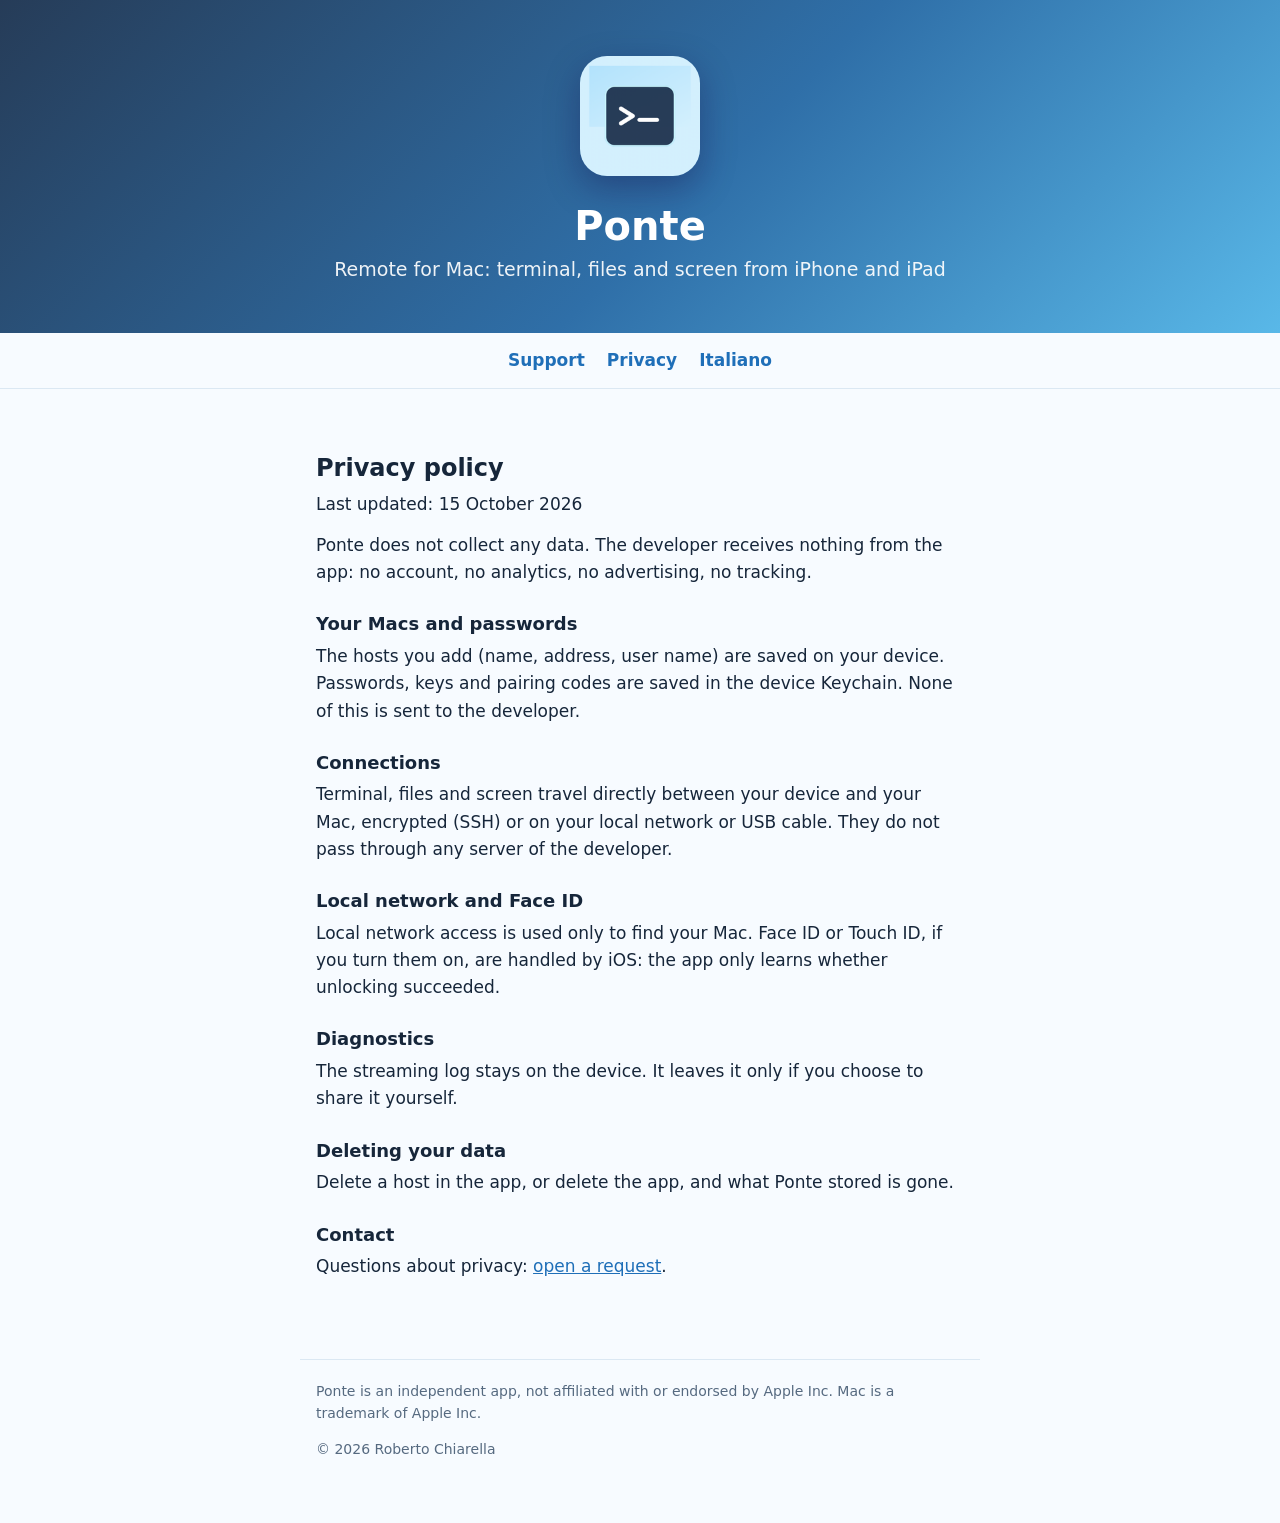
==== privacy.html @ 43ee4c8c "Ponte: assistenza e privacy" ====
<!doctype html>
<html lang="en" data-lang="en">
<head>
<meta charset="utf-8">
<meta name="viewport" content="width=device-width, initial-scale=1">
<title>Ponte – Privacy</title>
<link rel="icon" href="icon.png">
<link rel="stylesheet" href="style.css">
<script src="lang.js"></script>
</head>
<body>
<header>
<img src="icon.png" alt="Ponte">
<h1>Ponte</h1>
<p lang="en">Remote for Mac: terminal, files and screen from iPhone and iPad</p>
<p lang="it">Il tuo Mac da iPhone e iPad: terminale, file e schermo</p>
</header>
<nav>
<a href="index.html"><span lang="en">Support</span><span lang="it">Assistenza</span></a>
<a href="privacy.html">Privacy</a>
<a href="#" onclick="return switchLanguage()"><span lang="en">Italiano</span><span lang="it">English</span></a>
</nav>
<main>

<div lang="en">
<h2>Privacy policy</h2>
<p>Last updated: 15 October 2026</p>
<p>Ponte does not collect any data. The developer receives nothing from the app: no account, no analytics, no advertising, no tracking.</p>
<h3>Your Macs and passwords</h3>
<p>The hosts you add (name, address, user name) are saved on your device. Passwords, keys and pairing codes are saved in the device Keychain. None of this is sent to the developer.</p>
<h3>Connections</h3>
<p>Terminal, files and screen travel directly between your device and your Mac, encrypted (SSH) or on your local network or USB cable. They do not pass through any server of the developer.</p>
<h3>Local network and Face ID</h3>
<p>Local network access is used only to find your Mac. Face ID or Touch ID, if you turn them on, are handled by iOS: the app only learns whether unlocking succeeded.</p>
<h3>Diagnostics</h3>
<p>The streaming log stays on the device. It leaves it only if you choose to share it yourself.</p>
<h3>Deleting your data</h3>
<p>Delete a host in the app, or delete the app, and what Ponte stored is gone.</p>
<h3>Contact</h3>
<p>Questions about privacy: <a href="https://github.com/robchdev/ponte-site/issues/new">open a request</a>.</p>
</div>
<div lang="it">
<h2>Informativa sulla privacy</h2>
<p>Ultimo aggiornamento: 15 ottobre 2026</p>
<p>Ponte non raccoglie alcun dato. Lo sviluppatore non riceve niente dall'app: nessun account, nessuna statistica, nessuna pubblicità, nessun tracciamento.</p>
<h3>I tuoi Mac e le password</h3>
<p>Gli host che aggiungi (nome, indirizzo, nome utente) restano sul tuo dispositivo. Password, chiavi e codici di abbinamento sono nel portachiavi del dispositivo. Niente di tutto questo viene inviato allo sviluppatore.</p>
<h3>Connessioni</h3>
<p>Terminale, file e schermo viaggiano direttamente tra il tuo dispositivo e il tuo Mac, cifrati (SSH) oppure sulla rete locale o sul cavo USB. Non passano da nessun server dello sviluppatore.</p>
<h3>Rete locale e Face ID</h3>
<p>L'accesso alla rete locale serve solo a trovare il tuo Mac. Face ID o Touch ID, se li attivi, sono gestiti da iOS: l'app sa solo se lo sblocco è riuscito.</p>
<h3>Diagnostica</h3>
<p>Il registro dello streaming resta sul dispositivo. Esce solo se scegli tu di condividerlo.</p>
<h3>Eliminare i dati</h3>
<p>Elimina un host nell'app, oppure elimina l'app, e ciò che Ponte ha salvato sparisce.</p>
<h3>Contatto</h3>
<p>Domande sulla privacy: <a href="https://github.com/robchdev/ponte-site/issues/new">apri una richiesta</a>.</p>
</div>
</main>
<footer>
<p lang="en">Ponte is an independent app, not affiliated with or endorsed by Apple Inc. Mac is a trademark of Apple Inc.</p>
<p lang="it">Ponte è un'app indipendente, non affiliata ad Apple Inc. né approvata da essa. Mac è un marchio di Apple Inc.</p>
<p>© 2026 Roberto Chiarella</p>
</footer>
</body>
</html>
---- style.css ----
:root { --ink: #16263a; --soft: #566a80; --paper: #f7fbff; --line: #dbe8f3; --accent: #1f6fb8; }
@media (prefers-color-scheme: dark) {
  :root { --ink: #eaf4ff; --soft: #9fb4c8; --paper: #0f1a26; --line: #22364a; --accent: #7cc4ff; }
}
* { box-sizing: border-box; }
body { margin: 0; background: var(--paper); color: var(--ink);
  font: 17px/1.6 ui-rounded, "SF Pro Rounded", -apple-system, system-ui, sans-serif; }
header { background: linear-gradient(135deg, #263c58, #2f6fa8 55%, #59b8e8); color: #fff;
  padding: 56px 16px 48px; text-align: center; }
header img { width: 120px; height: 120px; border-radius: 27px; box-shadow: 0 12px 34px rgba(20, 10, 70, .35); }
header h1 { font-size: 40px; line-height: 1.1; margin: 20px 0 6px; }
header p { margin: 0; font-size: 19px; opacity: .92; }
nav { display: flex; flex-wrap: wrap; gap: 6px 22px; justify-content: center; padding: 14px 16px;
  border-bottom: 1px solid var(--line); }
a { color: var(--accent); }
nav a { text-decoration: none; font-weight: 600; }
nav a:hover, nav a:focus-visible { text-decoration: underline; }
main { max-width: 680px; margin: 0 auto; padding: 28px 16px 64px; }
h2 { font-size: 24px; line-height: 1.25; margin: 36px 0 8px; }
h3 { font-size: 18px; margin: 24px 0 4px; }
p, ul { margin: 0 0 14px; }
ul { padding-left: 22px; }
footer { max-width: 680px; margin: 0 auto; padding: 20px 16px 48px; border-top: 1px solid var(--line);
  color: var(--soft); font-size: 14px; }
html[data-lang="en"] [lang="it"], html[data-lang="it"] [lang="en"] { display: none; }
header .store { display: inline-block; margin-top: 26px; padding: 13px 28px; border-radius: 999px;
  background: #fff; color: #3d2fae; font-weight: 700; text-decoration: none; box-shadow: 0 8px 22px rgba(20, 10, 70, .28); }
header .store:hover, header .store:focus-visible { background: #f1edff; }
header .platforms { margin-top: 12px; font-size: 15px; }
.shots { display: flex; gap: 14px; overflow-x: auto; scroll-snap-type: x mandatory; padding: 4px 2px 14px;
  margin: 0 -16px; padding-left: 16px; padding-right: 16px; }
.shots img { flex: 0 0 auto; width: 200px; height: auto; border-radius: 24px; scroll-snap-align: start;
  box-shadow: 0 10px 26px rgba(20, 10, 70, .22); }
img.mac { display: block; width: 100%; height: auto; margin: 18px 0 8px; border-radius: 12px;
  box-shadow: 0 10px 26px rgba(20, 10, 70, .22); }
@media (min-width: 700px) { .shots { justify-content: center; overflow: visible; margin: 0; padding: 4px 0 14px; } }
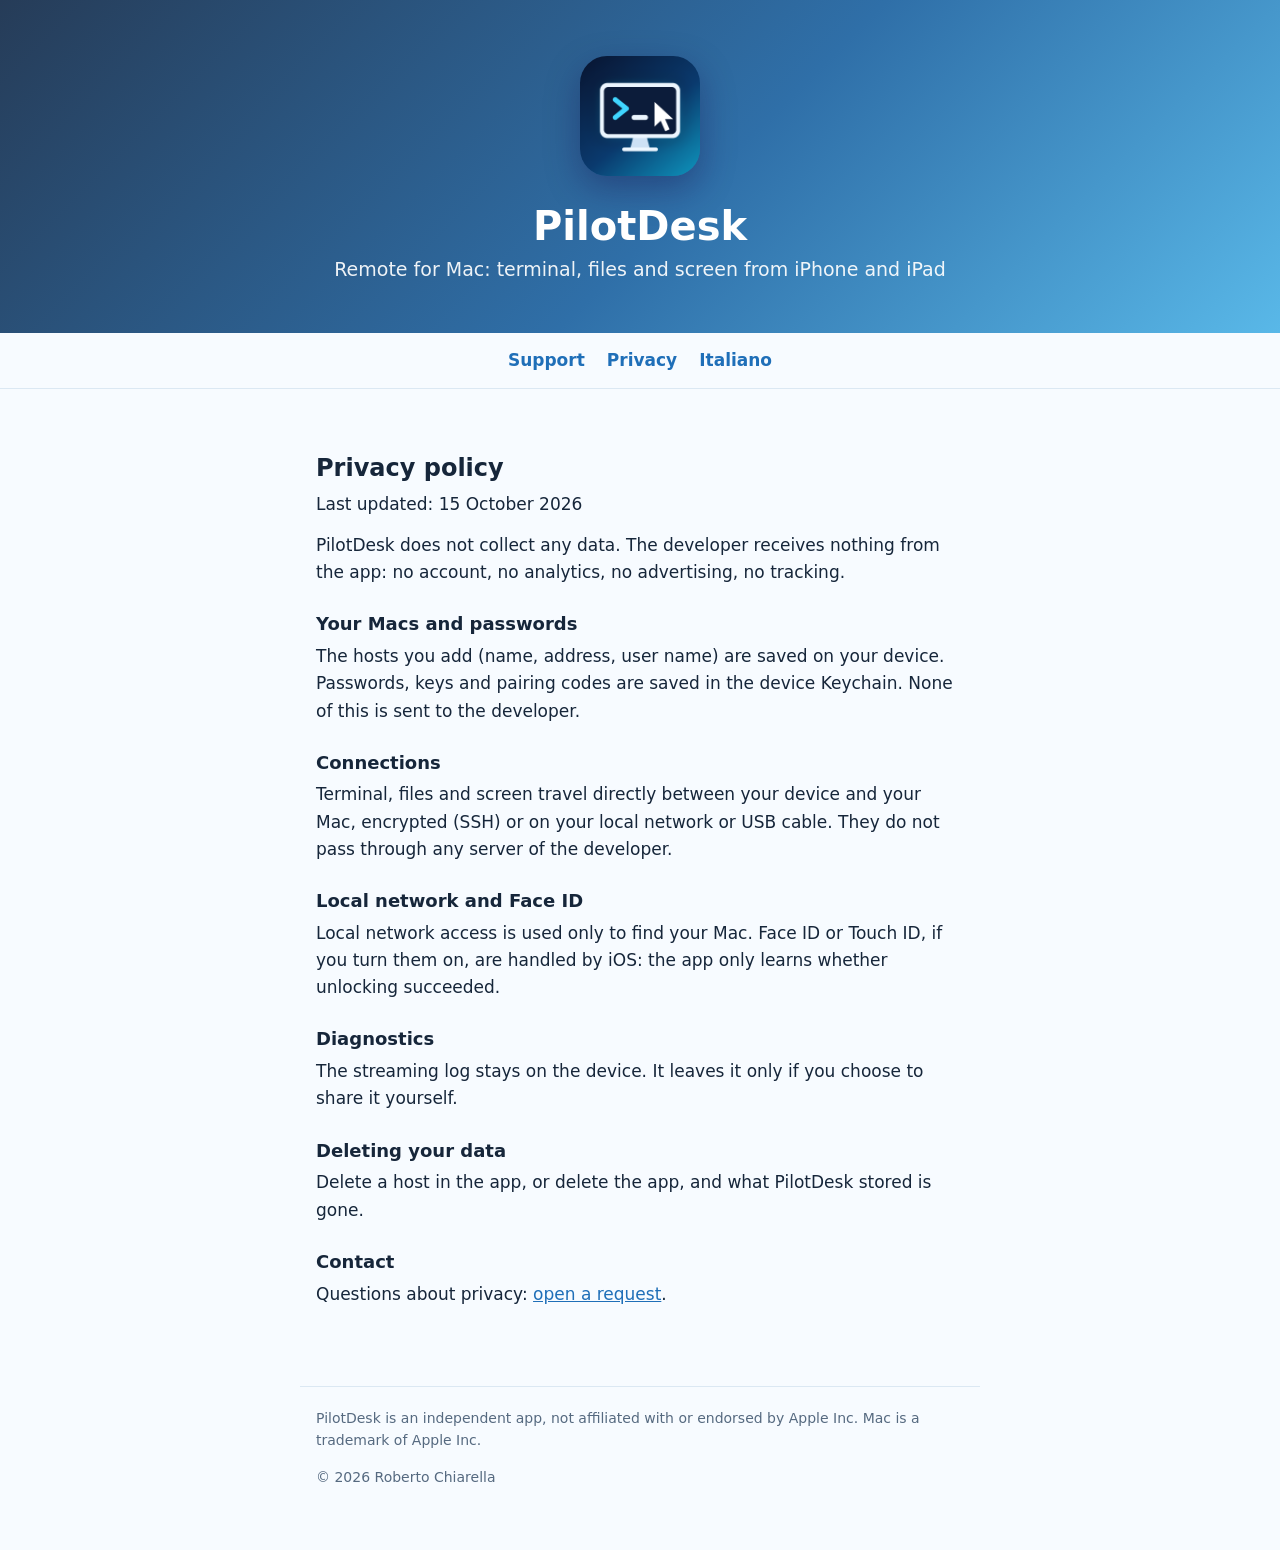
==== commit 1b1485ba: "Sito di PilotDesk: assistenza, privacy e download di PilotDesk Host" ====
--- a/privacy.html
+++ b/privacy.html
@@ -3,15 +3,15 @@
 <head>
 <meta charset="utf-8">
 <meta name="viewport" content="width=device-width, initial-scale=1">
-<title>Ponte – Privacy</title>
+<title>PilotDesk – Privacy</title>
 <link rel="icon" href="icon.png">
 <link rel="stylesheet" href="style.css">
 <script src="lang.js"></script>
 </head>
 <body>
 <header>
-<img src="icon.png" alt="Ponte">
-<h1>Ponte</h1>
+<img src="icon.png" alt="PilotDesk">
+<h1>PilotDesk</h1>
 <p lang="en">Remote for Mac: terminal, files and screen from iPhone and iPad</p>
 <p lang="it">Il tuo Mac da iPhone e iPad: terminale, file e schermo</p>
 </header>
@@ -25,7 +25,7 @@
 <div lang="en">
 <h2>Privacy policy</h2>
 <p>Last updated: 15 October 2026</p>
-<p>Ponte does not collect any data. The developer receives nothing from the app: no account, no analytics, no advertising, no tracking.</p>
+<p>PilotDesk does not collect any data. The developer receives nothing from the app: no account, no analytics, no advertising, no tracking.</p>
 <h3>Your Macs and passwords</h3>
 <p>The hosts you add (name, address, user name) are saved on your device. Passwords, keys and pairing codes are saved in the device Keychain. None of this is sent to the developer.</p>
 <h3>Connections</h3>
@@ -35,14 +35,14 @@
 <h3>Diagnostics</h3>
 <p>The streaming log stays on the device. It leaves it only if you choose to share it yourself.</p>
 <h3>Deleting your data</h3>
-<p>Delete a host in the app, or delete the app, and what Ponte stored is gone.</p>
+<p>Delete a host in the app, or delete the app, and what PilotDesk stored is gone.</p>
 <h3>Contact</h3>
-<p>Questions about privacy: <a href="https://github.com/robchdev/ponte-site/issues/new">open a request</a>.</p>
+<p>Questions about privacy: <a href="https://github.com/robchdev/pilotdesk-site/issues/new">open a request</a>.</p>
 </div>
 <div lang="it">
 <h2>Informativa sulla privacy</h2>
 <p>Ultimo aggiornamento: 15 ottobre 2026</p>
-<p>Ponte non raccoglie alcun dato. Lo sviluppatore non riceve niente dall'app: nessun account, nessuna statistica, nessuna pubblicità, nessun tracciamento.</p>
+<p>PilotDesk non raccoglie alcun dato. Lo sviluppatore non riceve niente dall'app: nessun account, nessuna statistica, nessuna pubblicità, nessun tracciamento.</p>
 <h3>I tuoi Mac e le password</h3>
 <p>Gli host che aggiungi (nome, indirizzo, nome utente) restano sul tuo dispositivo. Password, chiavi e codici di abbinamento sono nel portachiavi del dispositivo. Niente di tutto questo viene inviato allo sviluppatore.</p>
 <h3>Connessioni</h3>
@@ -52,14 +52,14 @@
 <h3>Diagnostica</h3>
 <p>Il registro dello streaming resta sul dispositivo. Esce solo se scegli tu di condividerlo.</p>
 <h3>Eliminare i dati</h3>
-<p>Elimina un host nell'app, oppure elimina l'app, e ciò che Ponte ha salvato sparisce.</p>
+<p>Elimina un host nell'app, oppure elimina l'app, e ciò che PilotDesk ha salvato sparisce.</p>
 <h3>Contatto</h3>
-<p>Domande sulla privacy: <a href="https://github.com/robchdev/ponte-site/issues/new">apri una richiesta</a>.</p>
+<p>Domande sulla privacy: <a href="https://github.com/robchdev/pilotdesk-site/issues/new">apri una richiesta</a>.</p>
 </div>
 </main>
 <footer>
-<p lang="en">Ponte is an independent app, not affiliated with or endorsed by Apple Inc. Mac is a trademark of Apple Inc.</p>
-<p lang="it">Ponte è un'app indipendente, non affiliata ad Apple Inc. né approvata da essa. Mac è un marchio di Apple Inc.</p>
+<p lang="en">PilotDesk is an independent app, not affiliated with or endorsed by Apple Inc. Mac is a trademark of Apple Inc.</p>
+<p lang="it">PilotDesk è un'app indipendente, non affiliata ad Apple Inc. né approvata da essa. Mac è un marchio di Apple Inc.</p>
 <p>© 2026 Roberto Chiarella</p>
 </footer>
 </body>
--- a/style.css
+++ b/style.css
@@ -34,3 +34,5 @@
 img.mac { display: block; width: 100%; height: auto; margin: 18px 0 8px; border-radius: 12px;
   box-shadow: 0 10px 26px rgba(20, 10, 70, .22); }
 @media (min-width: 700px) { .shots { justify-content: center; overflow: visible; margin: 0; padding: 4px 0 14px; } }
+a.button { display: inline-block; padding: 12px 22px; border-radius: 999px; color: #fff; font-weight: 700;
+  text-decoration: none; background: linear-gradient(90deg, #12b5e5, #1f6fe0); }
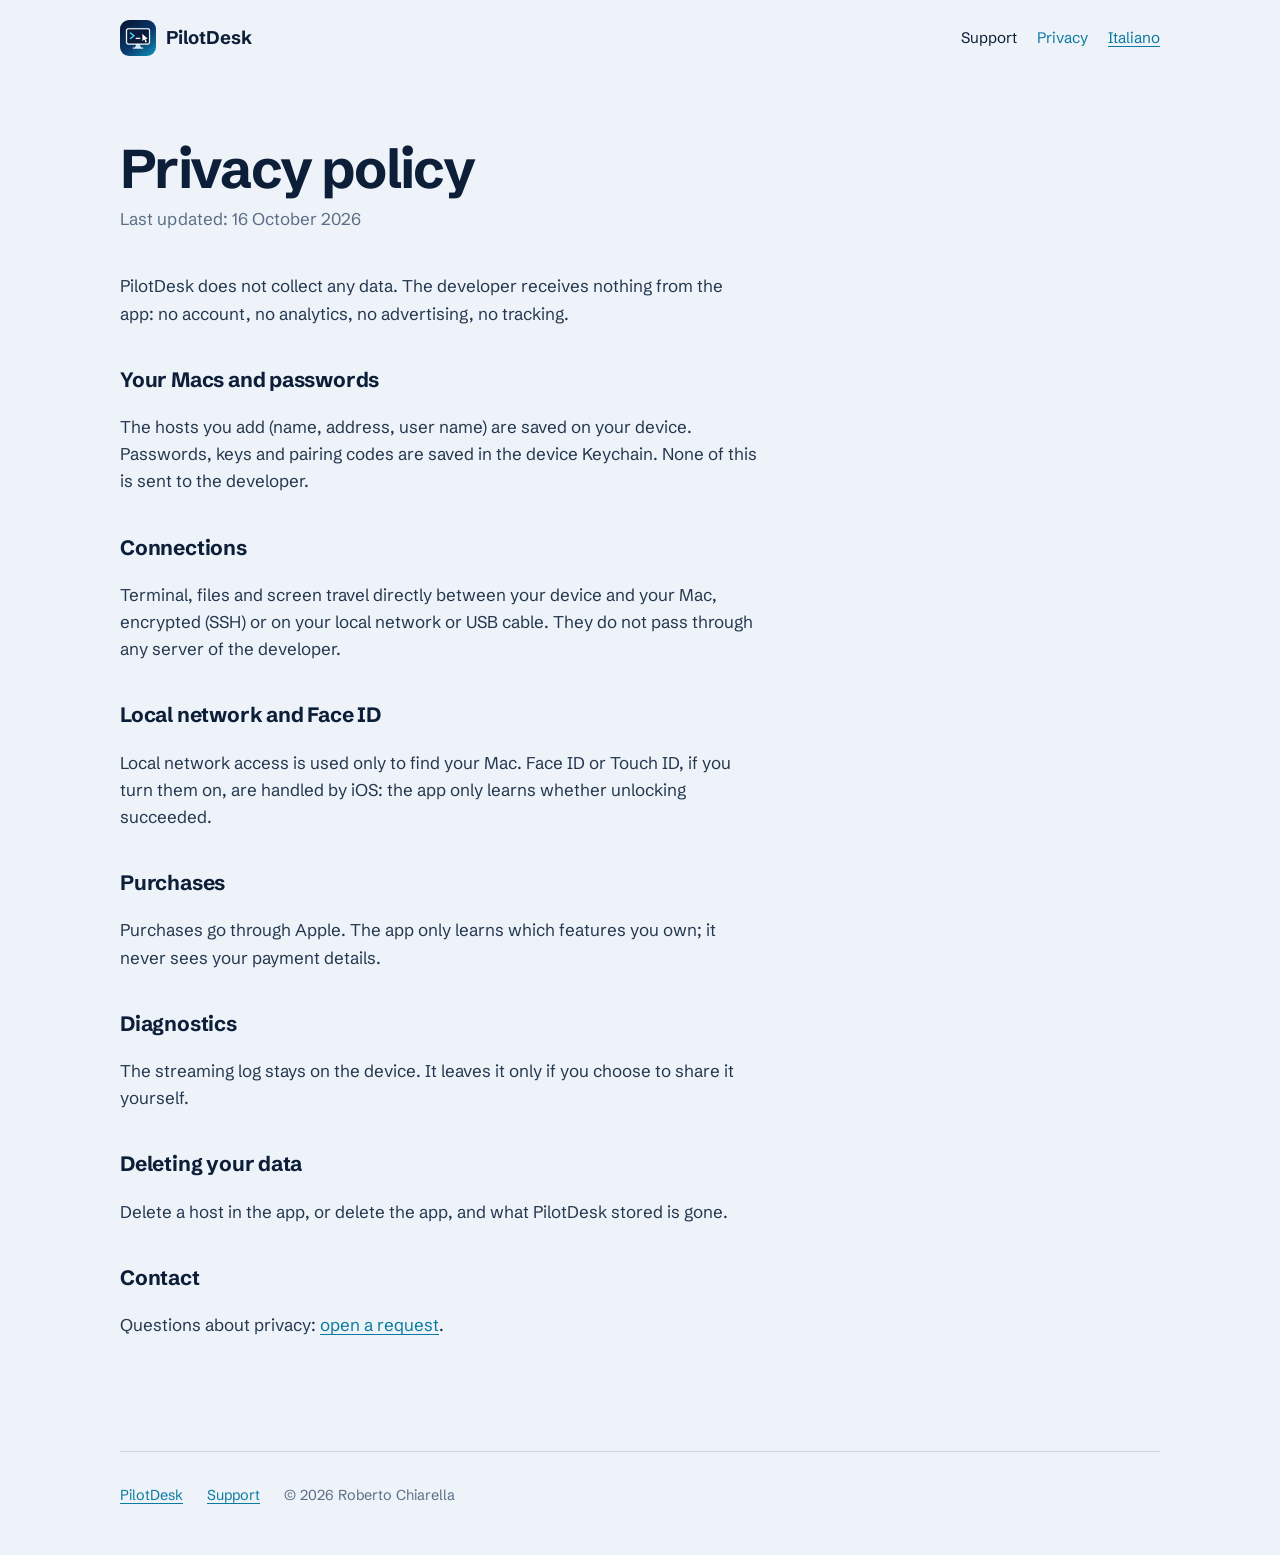
==== commit 6dd12a4c: "Sito nuovo: home con il Mac che scrive nel terminale, funzioni con screenshot, passi, prezzi; assist" ====
--- a/privacy.html
+++ b/privacy.html
@@ -5,62 +5,88 @@
 <meta name="viewport" content="width=device-width, initial-scale=1">
 <title>PilotDesk – Privacy</title>
 <link rel="icon" href="icon.png">
+<link rel="preconnect" href="https://fonts.googleapis.com">
+<link rel="preconnect" href="https://fonts.gstatic.com" crossorigin>
+<link href="https://fonts.googleapis.com/css2?family=JetBrains+Mono:wght@400&family=Schibsted+Grotesk:wght@400;600;700;800&display=swap" rel="stylesheet">
 <link rel="stylesheet" href="style.css">
 <script src="lang.js"></script>
 </head>
 <body>
-<header>
-<img src="icon.png" alt="PilotDesk">
-<h1>PilotDesk</h1>
-<p lang="en">Remote for Mac: terminal, files and screen from iPhone and iPad</p>
-<p lang="it">Il tuo Mac da iPhone e iPad: terminale, file e schermo</p>
+<div class="wrap">
+
+<header class="top">
+  <a class="brand" href="index.html"><img src="icon.png" alt="">PilotDesk</a>
+  <nav>
+    <a href="support.html"><span lang="en">Support</span><span lang="it">Assistenza</span></a>
+    <a href="privacy.html" aria-current="page">Privacy</a>
+    <button class="lang-switch" onclick="switchLanguage()"><span lang="en">Italiano</span><span lang="it">English</span></button>
+  </nav>
 </header>
-<nav>
-<a href="index.html"><span lang="en">Support</span><span lang="it">Assistenza</span></a>
-<a href="privacy.html">Privacy</a>
-<a href="#" onclick="return switchLanguage()"><span lang="en">Italiano</span><span lang="it">English</span></a>
-</nav>
-<main>
 
+<main class="prose">
 <div lang="en">
-<h2>Privacy policy</h2>
-<p>Last updated: 15 October 2026</p>
-<p>PilotDesk does not collect any data. The developer receives nothing from the app: no account, no analytics, no advertising, no tracking.</p>
-<h3>Your Macs and passwords</h3>
-<p>The hosts you add (name, address, user name) are saved on your device. Passwords, keys and pairing codes are saved in the device Keychain. None of this is sent to the developer.</p>
-<h3>Connections</h3>
-<p>Terminal, files and screen travel directly between your device and your Mac, encrypted (SSH) or on your local network or USB cable. They do not pass through any server of the developer.</p>
-<h3>Local network and Face ID</h3>
-<p>Local network access is used only to find your Mac. Face ID or Touch ID, if you turn them on, are handled by iOS: the app only learns whether unlocking succeeded.</p>
-<h3>Diagnostics</h3>
-<p>The streaming log stays on the device. It leaves it only if you choose to share it yourself.</p>
-<h3>Deleting your data</h3>
-<p>Delete a host in the app, or delete the app, and what PilotDesk stored is gone.</p>
-<h3>Contact</h3>
-<p>Questions about privacy: <a href="https://github.com/robchdev/pilotdesk-site/issues/new">open a request</a>.</p>
+  <h1>Privacy policy</h1>
+  <p class="updated">Last updated: 16 October 2026</p>
+  <p>PilotDesk does not collect any data. The developer receives nothing from the app: no account, no analytics, no advertising, no tracking.</p>
+
+  <h2>Your Macs and passwords</h2>
+  <p>The hosts you add (name, address, user name) are saved on your device. Passwords, keys and pairing codes are saved in the device Keychain. None of this is sent to the developer.</p>
+
+  <h2>Connections</h2>
+  <p>Terminal, files and screen travel directly between your device and your Mac, encrypted (SSH) or on your local network or USB cable. They do not pass through any server of the developer.</p>
+
+  <h2>Local network and Face ID</h2>
+  <p>Local network access is used only to find your Mac. Face ID or Touch ID, if you turn them on, are handled by iOS: the app only learns whether unlocking succeeded.</p>
+
+  <h2>Purchases</h2>
+  <p>Purchases go through Apple. The app only learns which features you own; it never sees your payment details.</p>
+
+  <h2>Diagnostics</h2>
+  <p>The streaming log stays on the device. It leaves it only if you choose to share it yourself.</p>
+
+  <h2>Deleting your data</h2>
+  <p>Delete a host in the app, or delete the app, and what PilotDesk stored is gone.</p>
+
+  <h2>Contact</h2>
+  <p>Questions about privacy: <a href="https://github.com/robchdev/pilotdesk-site/issues/new">open a request</a>.</p>
 </div>
+
 <div lang="it">
-<h2>Informativa sulla privacy</h2>
-<p>Ultimo aggiornamento: 15 ottobre 2026</p>
-<p>PilotDesk non raccoglie alcun dato. Lo sviluppatore non riceve niente dall'app: nessun account, nessuna statistica, nessuna pubblicità, nessun tracciamento.</p>
-<h3>I tuoi Mac e le password</h3>
-<p>Gli host che aggiungi (nome, indirizzo, nome utente) restano sul tuo dispositivo. Password, chiavi e codici di abbinamento sono nel portachiavi del dispositivo. Niente di tutto questo viene inviato allo sviluppatore.</p>
-<h3>Connessioni</h3>
-<p>Terminale, file e schermo viaggiano direttamente tra il tuo dispositivo e il tuo Mac, cifrati (SSH) oppure sulla rete locale o sul cavo USB. Non passano da nessun server dello sviluppatore.</p>
-<h3>Rete locale e Face ID</h3>
-<p>L'accesso alla rete locale serve solo a trovare il tuo Mac. Face ID o Touch ID, se li attivi, sono gestiti da iOS: l'app sa solo se lo sblocco è riuscito.</p>
-<h3>Diagnostica</h3>
-<p>Il registro dello streaming resta sul dispositivo. Esce solo se scegli tu di condividerlo.</p>
-<h3>Eliminare i dati</h3>
-<p>Elimina un host nell'app, oppure elimina l'app, e ciò che PilotDesk ha salvato sparisce.</p>
-<h3>Contatto</h3>
-<p>Domande sulla privacy: <a href="https://github.com/robchdev/pilotdesk-site/issues/new">apri una richiesta</a>.</p>
+  <h1>Informativa sulla privacy</h1>
+  <p class="updated">Ultimo aggiornamento: 16 ottobre 2026</p>
+  <p>PilotDesk non raccoglie alcun dato. Lo sviluppatore non riceve niente dall'app: nessun account, nessuna statistica, nessuna pubblicità, nessun tracciamento.</p>
+
+  <h2>I tuoi Mac e le password</h2>
+  <p>Gli host che aggiungi (nome, indirizzo, nome utente) restano sul tuo dispositivo. Password, chiavi e codici di abbinamento sono nel portachiavi del dispositivo. Niente di tutto questo viene inviato allo sviluppatore.</p>
+
+  <h2>Connessioni</h2>
+  <p>Terminale, file e schermo viaggiano direttamente tra il tuo dispositivo e il tuo Mac, cifrati (SSH) oppure sulla rete locale o sul cavo USB. Non passano da nessun server dello sviluppatore.</p>
+
+  <h2>Rete locale e Face ID</h2>
+  <p>L'accesso alla rete locale serve solo a trovare il tuo Mac. Face ID o Touch ID, se li attivi, sono gestiti da iOS: l'app sa solo se lo sblocco è riuscito.</p>
+
+  <h2>Acquisti</h2>
+  <p>Gli acquisti passano da Apple. L'app sa solo quali funzioni possiedi; non vede mai i tuoi dati di pagamento.</p>
+
+  <h2>Diagnostica</h2>
+  <p>Il registro dello streaming resta sul dispositivo. Esce solo se scegli tu di condividerlo.</p>
+
+  <h2>Eliminare i dati</h2>
+  <p>Elimina un host nell'app, oppure elimina l'app, e ciò che PilotDesk ha salvato sparisce.</p>
+
+  <h2>Contatto</h2>
+  <p>Domande sulla privacy: <a href="https://github.com/robchdev/pilotdesk-site/issues/new">apri una richiesta</a>.</p>
 </div>
 </main>
+
 <footer>
-<p lang="en">PilotDesk is an independent app, not affiliated with or endorsed by Apple Inc. Mac is a trademark of Apple Inc.</p>
-<p lang="it">PilotDesk è un'app indipendente, non affiliata ad Apple Inc. né approvata da essa. Mac è un marchio di Apple Inc.</p>
-<p>© 2026 Roberto Chiarella</p>
+  <div class="row">
+    <a href="index.html">PilotDesk</a>
+    <a href="support.html"><span lang="en">Support</span><span lang="it">Assistenza</span></a>
+    <span>© 2026 Roberto Chiarella</span>
+  </div>
 </footer>
+
+</div>
 </body>
 </html>
--- a/style.css
+++ b/style.css
@@ -1,38 +1,146 @@
-:root { --ink: #16263a; --soft: #566a80; --paper: #f7fbff; --line: #dbe8f3; --accent: #1f6fb8; }
-@media (prefers-color-scheme: dark) {
-  :root { --ink: #eaf4ff; --soft: #9fb4c8; --paper: #0f1a26; --line: #22364a; --accent: #7cc4ff; }
+:root {
+  --paper: #edf3f8;
+  --paper-deep: #dfe9f2;
+  --ink: #0c1e38;
+  --mist: #5b6e86;
+  --screen: #0a1a33;
+  --bezel: #f4f8fc;
+  --signal: #3fd3ff;
+  --link: #0b7aa0;
+  --rule: #c9d7e4;
+  --measure: 34rem;
 }
+
 * { box-sizing: border-box; }
-body { margin: 0; background: var(--paper); color: var(--ink);
-  font: 17px/1.6 ui-rounded, "SF Pro Rounded", -apple-system, system-ui, sans-serif; }
-header { background: linear-gradient(135deg, #263c58, #2f6fa8 55%, #59b8e8); color: #fff;
-  padding: 56px 16px 48px; text-align: center; }
-header img { width: 120px; height: 120px; border-radius: 27px; box-shadow: 0 12px 34px rgba(20, 10, 70, .35); }
-header h1 { font-size: 40px; line-height: 1.1; margin: 20px 0 6px; }
-header p { margin: 0; font-size: 19px; opacity: .92; }
-nav { display: flex; flex-wrap: wrap; gap: 6px 22px; justify-content: center; padding: 14px 16px;
-  border-bottom: 1px solid var(--line); }
-a { color: var(--accent); }
-nav a { text-decoration: none; font-weight: 600; }
-nav a:hover, nav a:focus-visible { text-decoration: underline; }
-main { max-width: 680px; margin: 0 auto; padding: 28px 16px 64px; }
-h2 { font-size: 24px; line-height: 1.25; margin: 36px 0 8px; }
-h3 { font-size: 18px; margin: 24px 0 4px; }
-p, ul { margin: 0 0 14px; }
-ul { padding-left: 22px; }
-footer { max-width: 680px; margin: 0 auto; padding: 20px 16px 48px; border-top: 1px solid var(--line);
-  color: var(--soft); font-size: 14px; }
-html[data-lang="en"] [lang="it"], html[data-lang="it"] [lang="en"] { display: none; }
-header .store { display: inline-block; margin-top: 26px; padding: 13px 28px; border-radius: 999px;
-  background: #fff; color: #3d2fae; font-weight: 700; text-decoration: none; box-shadow: 0 8px 22px rgba(20, 10, 70, .28); }
-header .store:hover, header .store:focus-visible { background: #f1edff; }
-header .platforms { margin-top: 12px; font-size: 15px; }
-.shots { display: flex; gap: 14px; overflow-x: auto; scroll-snap-type: x mandatory; padding: 4px 2px 14px;
-  margin: 0 -16px; padding-left: 16px; padding-right: 16px; }
-.shots img { flex: 0 0 auto; width: 200px; height: auto; border-radius: 24px; scroll-snap-align: start;
-  box-shadow: 0 10px 26px rgba(20, 10, 70, .22); }
-img.mac { display: block; width: 100%; height: auto; margin: 18px 0 8px; border-radius: 12px;
-  box-shadow: 0 10px 26px rgba(20, 10, 70, .22); }
-@media (min-width: 700px) { .shots { justify-content: center; overflow: visible; margin: 0; padding: 4px 0 14px; } }
-a.button { display: inline-block; padding: 12px 22px; border-radius: 999px; color: #fff; font-weight: 700;
-  text-decoration: none; background: linear-gradient(90deg, #12b5e5, #1f6fe0); }
+
+html[data-lang="en"] [lang="it"],
+html[data-lang="it"] [lang="en"] { display: none !important; }
+
+body {
+  margin: 0;
+  background: var(--paper);
+  color: var(--ink);
+  font: 400 1.0625rem/1.6 "Schibsted Grotesk", system-ui, -apple-system, sans-serif;
+  -webkit-font-smoothing: antialiased;
+}
+
+a { color: var(--link); text-underline-offset: 3px; }
+a:focus-visible, button:focus-visible { outline: 3px solid var(--signal); outline-offset: 3px; border-radius: 6px; }
+
+.wrap { max-width: 70rem; margin: 0 auto; padding: 0 clamp(1rem, 4vw, 2.5rem); }
+
+/* Top bar: the icon and name on the left, the three places on the right. */
+.top { display: flex; align-items: center; gap: 1rem; padding: 1.25rem 0; }
+.brand { display: flex; align-items: center; gap: .6rem; color: var(--ink); text-decoration: none; font-weight: 700; font-size: 1.15rem; }
+.brand img { width: 36px; height: 36px; border-radius: 9px; }
+.top nav { margin-left: auto; flex-wrap: wrap; justify-content: flex-end; display: flex; gap: 1.25rem; font-size: .95rem; }
+.top nav a { color: var(--ink); text-decoration: none; }
+.top nav a:hover { text-decoration: underline; }
+.top nav a[aria-current="page"] { color: var(--link); }
+
+/* Hero: the headline, then the Mac itself. */
+.hero { padding: clamp(2rem, 6vw, 4.5rem) 0 0; }
+.hero h1 {
+  font-size: clamp(2.6rem, 7.2vw, 5.4rem);
+  line-height: .98;
+  letter-spacing: -.035em;
+  font-weight: 800;
+  margin: 0;
+  max-width: 13ch;
+}
+.hero p.lede { font-size: clamp(1.1rem, 2vw, 1.3rem); color: var(--mist); max-width: var(--measure); margin: 1.25rem 0 0; }
+.actions { display: flex; flex-wrap: wrap; gap: .75rem 1.5rem; align-items: center; margin-top: 2rem; }
+.store {
+  display: inline-flex; align-items: center; gap: .55rem;
+  background: var(--ink); color: #fff; text-decoration: none;
+  padding: .85rem 1.4rem; border-radius: 14px; font-weight: 600;
+}
+.store svg { width: 20px; height: 20px; fill: currentColor; }
+.store:hover { background: #163257; }
+.host-link { font-weight: 600; }
+
+.mac { margin: clamp(2.5rem, 6vw, 4rem) auto 0; max-width: 58rem; }
+.mac .display {
+  background: var(--bezel);
+  border-radius: clamp(14px, 2.4vw, 26px);
+  padding: clamp(10px, 1.6vw, 18px);
+  box-shadow: 0 1px 0 #fff inset, 0 30px 60px -30px rgba(12, 30, 56, .45);
+}
+.mac .glass {
+  background: radial-gradient(120% 90% at 20% 0%, #10294d 0%, var(--screen) 60%);
+  border-radius: clamp(8px, 1.2vw, 14px);
+  aspect-ratio: 16 / 9.4;
+  padding: clamp(.9rem, 2.4vw, 2rem);
+  overflow: hidden;
+}
+.mac .stand { width: 22%; height: clamp(26px, 4vw, 48px); margin: 0 auto; background: linear-gradient(#b9cadb, #d5e2ee); clip-path: polygon(14% 0, 86% 0, 100% 100%, 0 100%); }
+.mac .foot { width: 38%; height: clamp(6px, .9vw, 10px); margin: 0 auto; background: var(--bezel); border-radius: 0 0 8px 8px; box-shadow: 0 10px 20px -10px rgba(12, 30, 56, .4); }
+
+.term {
+  margin: 0;
+  font: 400 clamp(.62rem, 1.45vw, 1rem)/1.55 "JetBrains Mono", ui-monospace, Menlo, monospace;
+  color: #cfe3f5;
+  white-space: pre-wrap;
+  overflow-wrap: anywhere;
+}
+.term .p { color: var(--signal); }
+.term .dim { color: #7f9bb8; }
+.term .caret { display: inline-block; width: .55em; height: 1.1em; vertical-align: -.2em; background: var(--signal); animation: blink 1s steps(1) infinite; }
+@keyframes blink { 50% { opacity: 0; } }
+
+/* Features: words beside the real screen, alternating sides. */
+.features { padding: clamp(4rem, 9vw, 7rem) 0 1rem; }
+.features > h2, .setup > h2, .price > h2 { font-size: clamp(1.8rem, 3.6vw, 2.6rem); letter-spacing: -.02em; line-height: 1.1; margin: 0 0 2.5rem; max-width: 20ch; }
+.feature { display: grid; grid-template-columns: 1fr minmax(0, 17rem); gap: clamp(1.5rem, 6vw, 5rem); align-items: center; padding: 2.5rem 0; border-top: 1px solid var(--rule); }
+.feature:nth-of-type(even) { grid-template-columns: minmax(0, 17rem) 1fr; }
+.feature:nth-of-type(even) .shot { order: -1; }
+.feature h3 { font-size: clamp(1.4rem, 2.6vw, 1.9rem); letter-spacing: -.015em; line-height: 1.15; margin: 0 0 .75rem; }
+.feature p { margin: 0; color: var(--mist); max-width: var(--measure); }
+.shot img { width: 100%; height: auto; display: block; border-radius: 28px; border: 6px solid var(--ink); background: var(--ink); }
+
+/* The one thing the phone can't show yet: the Mac's own screen. */
+.screen-note { margin-top: 1rem; padding: 2.5rem 0; border-top: 1px solid var(--rule); max-width: var(--measure); }
+.screen-note h3 { font-size: clamp(1.4rem, 2.6vw, 1.9rem); letter-spacing: -.015em; margin: 0 0 .75rem; }
+.screen-note p { margin: 0 0 .75rem; color: var(--mist); }
+
+/* Setup is a real sequence, so it is numbered. */
+.setup { padding: clamp(3rem, 7vw, 5rem) 0; }
+.setup ol { list-style: none; margin: 0; padding: 0; counter-reset: step; display: grid; gap: 2rem; grid-template-columns: repeat(auto-fit, minmax(15rem, 1fr)); }
+.setup li { counter-increment: step; }
+.setup li::before { content: counter(step); display: block; font-size: 2.6rem; font-weight: 800; line-height: 1; color: var(--link); margin-bottom: .6rem; }
+.setup li strong { display: block; font-size: 1.15rem; margin-bottom: .3rem; }
+.setup li span { color: var(--mist); }
+
+/* Pricing: a plain table of what is free and what is not. */
+.price { padding: 0 0 clamp(4rem, 8vw, 6rem); }
+.price table { width: 100%; max-width: 44rem; border-collapse: collapse; font-size: 1rem; }
+.price th, .price td { text-align: left; padding: .8rem .5rem; border-bottom: 1px solid var(--rule); vertical-align: top; }
+.price th { font-weight: 600; }
+.price td:last-child, .price th:last-child { text-align: right; white-space: nowrap; font-variant-numeric: tabular-nums; }
+.price tr.pro td { font-weight: 700; }
+.price p { color: var(--mist); max-width: var(--measure); margin: 1.25rem 0 0; }
+
+/* Prose pages: support and privacy. */
+.prose { max-width: 40rem; padding: clamp(2rem, 6vw, 4rem) 0 clamp(4rem, 8vw, 6rem); }
+.prose h1 { font-size: clamp(2.2rem, 5vw, 3.4rem); letter-spacing: -.03em; line-height: 1.05; margin: 0 0 .5rem; }
+.prose .updated { color: var(--mist); margin: 0 0 2.5rem; }
+.prose h2 { font-size: 1.3rem; letter-spacing: -.01em; margin: 2.25rem 0 .5rem; }
+.prose p, .prose li { color: #24374f; }
+.prose code { font: .92em "JetBrains Mono", ui-monospace, Menlo, monospace; background: var(--paper-deep); padding: .1em .35em; border-radius: 5px; }
+
+footer { border-top: 1px solid var(--rule); padding: 2rem 0 3rem; color: var(--mist); font-size: .9rem; }
+footer .row { display: flex; flex-wrap: wrap; gap: .5rem 1.5rem; }
+footer p { margin: .75rem 0 0; max-width: 46rem; }
+.lang-switch { background: none; border: 0; padding: 0; color: var(--link); font: inherit; cursor: pointer; text-decoration: underline; text-underline-offset: 3px; }
+
+@media (max-width: 720px) {
+  .feature > div { min-width: 0; }
+  .brand { font-size: 1rem; }
+  .feature, .feature:nth-of-type(even) { grid-template-columns: 1fr; }
+  .feature .shot, .feature:nth-of-type(even) .shot { order: 0; max-width: 15rem; }
+  .top nav { gap: .9rem; font-size: .9rem; }
+}
+
+@media (prefers-reduced-motion: reduce) {
+  .term .caret { animation: none; }
+}
